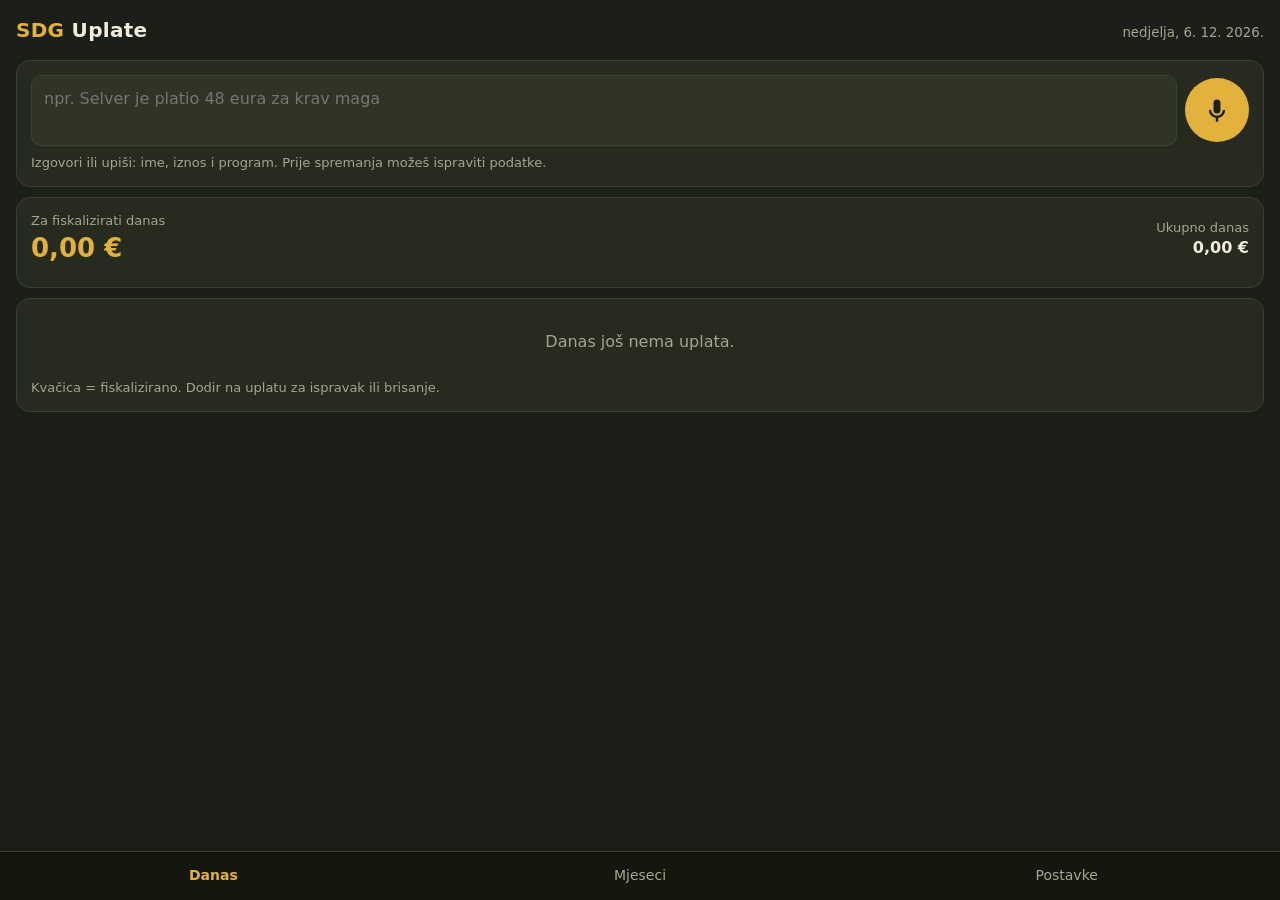
==== index.html @ d85a54fa "SDG Uplate v1" ====
<!doctype html>
<html lang="hr">
<head>
<meta charset="utf-8">
<meta name="viewport" content="width=device-width, initial-scale=1, viewport-fit=cover">
<title>SDG Uplate</title>
<meta name="theme-color" content="#1c1f17">
<link rel="manifest" href="manifest.webmanifest">
<link rel="icon" href="icon-192.png">
<link rel="apple-touch-icon" href="icon-192.png">
<style>
:root{
  --bg:#1c1f17; --card:#262a1f; --card2:#2f3426; --line:#3b4130;
  --text:#f2ecdc; --muted:#a7a58f; --gold:#e3b23c; --gold-d:#b98d22;
  --ok:#7fb069; --bad:#d9634c;
}
*{box-sizing:border-box;-webkit-tap-highlight-color:transparent}
html,body{margin:0;background:var(--bg);color:var(--text);font:16px/1.4 system-ui,-apple-system,"Segoe UI",Roboto,sans-serif}
body{padding:env(safe-area-inset-top) 0 calc(72px + env(safe-area-inset-bottom))}
header{padding:16px 16px 6px;display:flex;align-items:baseline;justify-content:space-between}
header h1{margin:0;font-size:20px;letter-spacing:.3px}
header h1 b{color:var(--gold)}
header small{color:var(--muted)}
main{padding:0 16px}
.card{background:var(--card);border:1px solid var(--line);border-radius:14px;padding:14px;margin:10px 0}
.row{display:flex;gap:8px;align-items:center}
textarea,input,select{width:100%;background:var(--card2);color:var(--text);border:1px solid var(--line);border-radius:10px;padding:12px;font:inherit}
textarea{resize:none;min-height:52px}
textarea:focus,input:focus,select:focus{outline:2px solid var(--gold);outline-offset:-1px}
button{font:inherit;border:0;border-radius:10px;padding:12px 16px;background:var(--card2);color:var(--text);cursor:pointer}
button.primary{background:var(--gold);color:#1c1f17;font-weight:700}
button.danger{background:transparent;color:var(--bad);border:1px solid var(--bad)}
button.ghost{background:transparent;border:1px solid var(--line)}
button:active{transform:scale(.97)}
.mic{width:64px;height:64px;flex:0 0 64px;border-radius:50%;background:var(--gold);color:#1c1f17;display:grid;place-items:center;padding:0}
.mic svg{width:28px;height:28px}
.mic.on{background:var(--bad);color:#fff;animation:pulse 1.2s infinite}
@keyframes pulse{0%{box-shadow:0 0 0 0 #d9634c88}100%{box-shadow:0 0 0 18px #d9634c00}}
.hint{color:var(--muted);font-size:13px;margin-top:8px}
.grid3{display:grid;grid-template-columns:1fr;gap:8px;margin-top:10px}
label{font-size:12px;color:var(--muted);display:block;margin:0 0 3px 2px}
.btns{display:flex;gap:8px;margin-top:12px}
.btns button{flex:1}
.sum{display:flex;justify-content:space-between;align-items:center;gap:8px}
.big{font-size:26px;font-weight:700;color:var(--gold)}
.pill{display:inline-block;font-size:12px;padding:2px 8px;border-radius:99px;background:var(--card2);color:var(--muted);margin:2px 4px 0 0}
ul.list{list-style:none;margin:0;padding:0}
ul.list li{display:flex;gap:10px;align-items:center;padding:11px 2px;border-top:1px solid var(--line)}
ul.list li:first-child{border-top:0}
.who{flex:1;min-width:0}
.who b{display:block;white-space:nowrap;overflow:hidden;text-overflow:ellipsis}
.who span{color:var(--muted);font-size:13px}
.amt{font-weight:700;white-space:nowrap}
.chk{width:30px;height:30px;flex:0 0 30px;border-radius:8px;border:2px solid var(--line);background:transparent;padding:0;display:grid;place-items:center;color:#1c1f17}
.chk.on{background:var(--ok);border-color:var(--ok)}
.chk svg{width:18px;height:18px}
li.done .who b,li.done .amt{color:var(--muted)}
h2{font-size:15px;margin:18px 2px 6px;color:var(--muted);font-weight:600;text-transform:uppercase;letter-spacing:.6px}
details.month{background:var(--card);border:1px solid var(--line);border-radius:14px;margin:10px 0;overflow:hidden}
details.month summary{list-style:none;padding:14px;display:flex;justify-content:space-between;align-items:center;cursor:pointer}
details.month summary::-webkit-details-marker{display:none}
details.month .body{padding:0 14px 14px}
.day{font-size:13px;color:var(--gold);margin:12px 0 2px;display:flex;justify-content:space-between}
.empty{color:var(--muted);text-align:center;padding:18px 0}
nav{position:fixed;left:0;right:0;bottom:0;display:flex;background:#15170f;border-top:1px solid var(--line);padding-bottom:env(safe-area-inset-bottom)}
nav button{flex:1;background:transparent;border-radius:0;padding:14px 0;color:var(--muted);font-size:14px}
nav button.on{color:var(--gold);font-weight:700}
.view{display:none}.view.on{display:block}
dialog{background:var(--card);color:var(--text);border:1px solid var(--line);border-radius:16px;width:min(520px,calc(100% - 24px));padding:16px}
dialog::backdrop{background:#000a}
.toast{position:fixed;left:50%;bottom:90px;transform:translateX(-50%);background:var(--gold);color:#1c1f17;padding:10px 16px;border-radius:10px;font-weight:600;opacity:0;transition:.25s;pointer-events:none;max-width:90%;text-align:center}
.toast.on{opacity:1}
.prog li{justify-content:space-between}
a{color:var(--gold)}
input[type=checkbox]{accent-color:var(--ok)}
</style>
</head>
<body>
<header>
  <h1><b>SDG</b> Uplate</h1>
  <small id="today"></small>
</header>

<main>
  <!-- DANAS -->
  <section class="view on" id="v-danas">
    <div class="card">
      <div class="row">
        <textarea id="txt" rows="2" placeholder="npr. Selver je platio 48 eura za krav maga"></textarea>
        <button class="mic" id="mic" aria-label="Glasovni unos">
          <svg viewBox="0 0 24 24" fill="currentColor"><path d="M12 15a3 3 0 0 0 3-3V6a3 3 0 0 0-6 0v6a3 3 0 0 0 3 3Zm5-3a5 5 0 0 1-10 0H5a7 7 0 0 0 6 6.92V22h2v-3.08A7 7 0 0 0 19 12h-2Z"/></svg>
        </button>
      </div>

      <div id="confirm" hidden>
        <div class="grid3">
          <div><label>Ime i/ili prezime</label><input id="f-name" autocomplete="off"></div>
          <div class="row">
            <div style="flex:1"><label>Iznos (€)</label><input id="f-amt" inputmode="decimal" autocomplete="off"></div>
            <div style="flex:1.4"><label>Program</label><input id="f-prog" list="progs" autocomplete="off"></div>
          </div>
        </div>
        <div class="btns">
          <button class="ghost" id="cancel">Odustani</button>
          <button class="primary" id="save">Spremi</button>
        </div>
      </div>
      <div class="hint" id="hint">Izgovori ili upiši: ime, iznos i program. Prije spremanja možeš ispraviti podatke.</div>
    </div>

    <div class="card">
      <div class="sum">
        <div>
          <div class="hint" style="margin:0">Za fiskalizirati danas</div>
          <div class="big" id="toFisk">0,00 €</div>
        </div>
        <div style="text-align:right">
          <div class="hint" style="margin:0">Ukupno danas</div>
          <div style="font-weight:700" id="dayTotal">0,00 €</div>
        </div>
      </div>
      <div id="dayProgs" style="margin-top:6px"></div>
    </div>

    <div class="card">
      <ul class="list" id="todayList"></ul>
      <div class="hint">Kvačica = fiskalizirano. Dodir na uplatu za ispravak ili brisanje.</div>
    </div>

    <div id="olderOpen"></div>
  </section>

  <!-- MJESECI -->
  <section class="view" id="v-mjeseci">
    <div id="months"></div>
  </section>

  <!-- POSTAVKE -->
  <section class="view" id="v-postavke">
    <h2>Programi</h2>
    <div class="card">
      <ul class="list prog" id="progList"></ul>
      <div class="row" style="margin-top:10px">
        <input id="newProg" placeholder="Novi program">
        <button class="primary" id="addProg" style="flex:0 0 auto">Dodaj</button>
      </div>
      <div class="hint">Prepoznavanje programa se oslanja na ovaj popis (npr. "krav magu" → Krav maga).</div>
    </div>

    <h2>Sigurnosna kopija</h2>
    <div class="card">
      <div class="hint" style="margin-top:0">Podaci su spremljeni samo na ovom mobitelu. Povremeno napravi kopiju — ako obrišeš podatke preglednika ili deinstaliraš app, nestaju.</div>
      <div class="btns">
        <button class="primary" id="backup">Izvezi kopiju</button>
        <button class="ghost" id="restoreBtn">Uvezi kopiju</button>
      </div>
      <input type="file" id="restore" accept="application/json,.json" hidden>
      <div class="hint" id="lastBackup"></div>
    </div>
    <div class="hint" style="text-align:center;margin:18px 0" id="ver"></div>
  </section>
</main>

<datalist id="progs"></datalist>

<nav>
  <button class="on" data-v="danas">Danas</button>
  <button data-v="mjeseci">Mjeseci</button>
  <button data-v="postavke">Postavke</button>
</nav>

<dialog id="edit">
  <h3 style="margin:0 0 10px">Uredi uplatu</h3>
  <div class="grid3">
    <div><label>Ime i/ili prezime</label><input id="e-name"></div>
    <div class="row">
      <div style="flex:1"><label>Iznos (€)</label><input id="e-amt" inputmode="decimal"></div>
      <div style="flex:1.4"><label>Program</label><input id="e-prog" list="progs"></div>
    </div>
    <div><label>Datum i vrijeme</label><input id="e-ts" type="datetime-local"></div>
    <label style="display:flex;gap:8px;align-items:center;font-size:15px;color:var(--text)"><input type="checkbox" id="e-fisk" style="width:22px;height:22px"> Fiskalizirano</label>
  </div>
  <div class="btns">
    <button class="danger" id="e-del">Obriši</button>
    <button class="ghost" id="e-close">Zatvori</button>
    <button class="primary" id="e-save">Spremi</button>
  </div>
</dialog>

<div class="toast" id="toast"></div>

<script src="parser.js"></script>
<script>
const VERSION = '1.0';
const KEY = 'sdg-uplate-v1';
const $ = s => document.querySelector(s);
const eur = n => (n ?? 0).toLocaleString('hr-HR', { minimumFractionDigits: 2, maximumFractionDigits: 2 }) + ' €';
const pad = n => String(n).padStart(2, '0');
const dayKey = d => `${d.getFullYear()}-${pad(d.getMonth() + 1)}-${pad(d.getDate())}`;
const monKey = d => `${d.getFullYear()}-${pad(d.getMonth() + 1)}`;
const MJ = ['siječanj','veljača','ožujak','travanj','svibanj','lipanj','srpanj','kolovoz','rujan','listopad','studeni','prosinac'];
const DANI = ['nedjelja','ponedjeljak','utorak','srijeda','četvrtak','petak','subota'];
const hm = d => `${pad(d.getHours())}:${pad(d.getMinutes())}`;
const fmtDay = d => `${DANI[d.getDay()]}, ${d.getDate()}. ${d.getMonth() + 1}. ${d.getFullYear()}.`;
const esc = s => String(s ?? '').replace(/[&<>"']/g, c => ({ '&': '&amp;', '<': '&lt;', '>': '&gt;', '"': '&quot;', "'": '&#39;' }[c]));
const CHECK = '<svg viewBox="0 0 24 24" fill="none" stroke="currentColor" stroke-width="3.2" stroke-linecap="round" stroke-linejoin="round"><path d="M5 12.5l4.5 4.5L19 7.5"/></svg>';

// ---------- podaci ----------
let db = load();
function load() {
  try {
    const d = JSON.parse(localStorage.getItem(KEY));
    if (d && Array.isArray(d.entries)) return { programs: d.programs || [], entries: d.entries, lastBackup: d.lastBackup || null };
  } catch (e) {}
  return { programs: ['Krav maga', 'Kružni treninzi', 'BJJ'], entries: [], lastBackup: null };
}
function persist() {
  try { localStorage.setItem(KEY, JSON.stringify(db)); }
  catch (e) { toast('Greška pri spremanju!'); }
}
if (navigator.storage && navigator.storage.persist) navigator.storage.persist().catch(() => {});

function addProgram(p) {
  if (p && !db.programs.some(x => x.toLowerCase() === p.toLowerCase())) db.programs.push(p);
}
const parseAmt = v => { const n = parseFloat(String(v).replace(/\s|€/g, '').replace(',', '.')); return isFinite(n) ? Math.round(n * 100) / 100 : null; };

// ---------- unos ----------
const txt = $('#txt');
function showConfirm(text) {
  const r = SDGParse.parse(text, db.programs);
  $('#f-name').value = r.name || '';
  $('#f-amt').value = r.amount != null ? String(r.amount).replace('.', ',') : '';
  $('#f-prog').value = r.program || '';
  $('#confirm').hidden = false;
  $('#hint').hidden = true;
  const miss = [!r.name && 'ime', r.amount == null && 'iznos', !r.program && 'program'].filter(Boolean);
  if (miss.length) { toast('Nedostaje: ' + miss.join(', ')); (!r.name ? $('#f-name') : r.amount == null ? $('#f-amt') : $('#f-prog')).focus(); }
}
function resetInput() {
  txt.value = ''; $('#confirm').hidden = true; $('#hint').hidden = false;
}
txt.addEventListener('keydown', e => {
  if (e.key === 'Enter' && !e.shiftKey) { e.preventDefault(); if (txt.value.trim()) showConfirm(txt.value); }
});
txt.addEventListener('blur', () => { if (txt.value.trim() && $('#confirm').hidden) showConfirm(txt.value); });
txt.addEventListener('input', () => { if (!$('#confirm').hidden && txt.value.trim()) showConfirm(txt.value); });
$('#cancel').onclick = resetInput;
$('#save').onclick = () => {
  const name = $('#f-name').value.trim(), amount = parseAmt($('#f-amt').value), program = $('#f-prog').value.trim();
  if (!name) return toast('Upiši ime ili prezime'), $('#f-name').focus();
  if (amount == null || amount <= 0) return toast('Upiši ispravan iznos'), $('#f-amt').focus();
  if (!program) return toast('Upiši program'), $('#f-prog').focus();
  addProgram(program);
  db.entries.push({ id: Date.now().toString(36) + Math.random().toString(36).slice(2, 6), ts: new Date().toISOString(), name, amount, program, fisk: false, raw: txt.value.trim() });
  persist(); resetInput(); render();
  toast(`Spremljeno: ${name} · ${eur(amount)}`);
};

// ---------- glas ----------
const SR = window.SpeechRecognition || window.webkitSpeechRecognition;
let rec = null, listening = false;
$('#mic').onclick = () => {
  if (!SR) return toast('Glasovni unos nije podržan u ovom pregledniku — koristi Chrome');
  if (listening) { rec.stop(); return; }
  rec = new SR();
  rec.lang = 'hr-HR'; rec.interimResults = true; rec.continuous = false; rec.maxAlternatives = 1;
  let finalText = '';
  rec.onstart = () => { listening = true; $('#mic').classList.add('on'); txt.value = ''; txt.placeholder = 'Slušam…'; };
  rec.onresult = e => {
    let interim = '';
    for (let i = e.resultIndex; i < e.results.length; i++) {
      if (e.results[i].isFinal) finalText += e.results[i][0].transcript; else interim += e.results[i][0].transcript;
    }
    txt.value = (finalText + interim).trim();
  };
  rec.onerror = e => {
    if (e.error === 'not-allowed') toast('Dozvoli pristup mikrofonu');
    else if (e.error === 'no-speech') toast('Nisam ništa čuo');
    else if (e.error === 'network') toast('Glasovni unos treba internet');
    else toast('Greška: ' + e.error);
  };
  rec.onend = () => {
    listening = false; $('#mic').classList.remove('on'); txt.placeholder = 'npr. Selver je platio 48 eura za krav maga';
    if (txt.value.trim()) showConfirm(txt.value);
  };
  rec.start();
};

// ---------- prikaz ----------
function entryLi(e, showTime = true) {
  const d = new Date(e.ts);
  return `<li data-id="${e.id}" class="${e.fisk ? 'done' : ''}">
    <button class="chk ${e.fisk ? 'on' : ''}" data-fisk="${e.id}" aria-label="Fiskalizirano">${e.fisk ? CHECK : ''}</button>
    <div class="who" data-edit="${e.id}"><b>${esc(e.name)}</b><span>${esc(e.program)}${showTime ? ' · ' + hm(d) : ''}</span></div>
    <div class="amt" data-edit="${e.id}">${eur(e.amount)}</div></li>`;
}
function progPills(list) {
  const m = {};
  list.forEach(e => m[e.program] = (m[e.program] || 0) + e.amount);
  return Object.entries(m).sort((a, b) => b[1] - a[1]).map(([p, s]) => `<span class="pill">${esc(p)}: ${eur(s)}</span>`).join('');
}
const sorted = () => [...db.entries].sort((a, b) => a.ts < b.ts ? 1 : -1);

function render() {
  const now = new Date();
  $('#today').textContent = fmtDay(now);
  const tk = dayKey(now);
  const today = sorted().filter(e => dayKey(new Date(e.ts)) === tk);
  $('#todayList').innerHTML = today.length ? today.map(e => entryLi(e)).join('') : '<div class="empty">Danas još nema uplata.</div>';
  $('#dayTotal').textContent = eur(today.reduce((s, e) => s + e.amount, 0));
  $('#toFisk').textContent = eur(today.filter(e => !e.fisk).reduce((s, e) => s + e.amount, 0));
  $('#dayProgs').innerHTML = progPills(today);

  // nefiskalizirano iz prethodnih dana
  const older = sorted().filter(e => !e.fisk && dayKey(new Date(e.ts)) < tk);
  $('#olderOpen').innerHTML = older.length ? `<h2>Nefiskalizirano od prije</h2><div class="card"><ul class="list">${older.map(e => entryLi(e)).join('')}</ul></div>` : '';
  if (older.length) {
    $('#olderOpen').querySelectorAll('li').forEach(li => {
      const e = db.entries.find(x => x.id === li.dataset.id); const d = new Date(e.ts);
      li.querySelector('.who span').textContent = `${e.program} · ${d.getDate()}.${d.getMonth() + 1}. ${hm(d)}`;
    });
  }

  // mjeseci
  const byM = {};
  sorted().forEach(e => (byM[monKey(new Date(e.ts))] ||= []).push(e));
  const keys = Object.keys(byM).sort().reverse();
  $('#months').innerHTML = keys.length ? keys.map((k, i) => {
    const list = byM[k], [y, m] = k.split('-');
    const tot = list.reduce((s, e) => s + e.amount, 0);
    const byD = {};
    list.forEach(e => (byD[dayKey(new Date(e.ts))] ||= []).push(e));
    const days = Object.keys(byD).sort().reverse().map(dk => {
      const dl = byD[dk], d = new Date(dl[0].ts);
      return `<div class="day"><span>${fmtDay(d)}</span><span>${eur(dl.reduce((s, e) => s + e.amount, 0))}</span></div><ul class="list">${dl.map(e => entryLi(e)).join('')}</ul>`;
    }).join('');
    return `<details class="month" ${i === 0 ? 'open' : ''}><summary><div><b style="text-transform:capitalize">${MJ[+m - 1]} ${y}.</b><div class="hint" style="margin:2px 0 0">${list.length} uplata</div></div><div class="big" style="font-size:20px">${eur(tot)}</div></summary>
      <div class="body"><div>${progPills(list)}</div>${days}
      <div class="btns"><button class="ghost" data-csv="${k}">Izvezi ${MJ[+m - 1]} (CSV)</button></div></div></details>`;
  }).join('') : '<div class="card empty">Još nema spremljenih uplata.</div>';

  // postavke
  $('#progs').innerHTML = db.programs.map(p => `<option value="${esc(p)}">`).join('');
  $('#progList').innerHTML = db.programs.map((p, i) => `<li><span>${esc(p)}</span><button class="ghost" data-rmprog="${i}" style="padding:6px 12px">Ukloni</button></li>`).join('') || '<div class="empty">Nema programa.</div>';
  $('#lastBackup').textContent = db.lastBackup ? 'Zadnja kopija: ' + new Date(db.lastBackup).toLocaleString('hr-HR') : 'Kopija još nije napravljena.';
  $('#ver').textContent = `SDG Uplate v${VERSION} · ${db.entries.length} uplata spremljeno`;
}

// ---------- klikovi ----------
document.addEventListener('click', ev => {
  const t = ev.target.closest('[data-fisk],[data-edit],[data-csv],[data-rmprog]');
  if (!t) return;
  if (t.dataset.fisk) {
    const e = db.entries.find(x => x.id === t.dataset.fisk); e.fisk = !e.fisk; persist(); render();
  } else if (t.dataset.edit) openEdit(t.dataset.edit);
  else if (t.dataset.csv) exportCSV(t.dataset.csv);
  else if (t.dataset.rmprog) { db.programs.splice(+t.dataset.rmprog, 1); persist(); render(); }
});

document.querySelectorAll('nav button').forEach(b => b.onclick = () => {
  document.querySelectorAll('nav button').forEach(x => x.classList.toggle('on', x === b));
  document.querySelectorAll('.view').forEach(v => v.classList.toggle('on', v.id === 'v-' + b.dataset.v));
  scrollTo(0, 0);
});

// ---------- uređivanje ----------
let editId = null;
const toLocalInput = iso => { const d = new Date(iso); return `${dayKey(d)}T${hm(d)}`; };
function openEdit(id) {
  const e = db.entries.find(x => x.id === id); if (!e) return;
  editId = id;
  $('#e-name').value = e.name; $('#e-amt').value = String(e.amount).replace('.', ',');
  $('#e-prog').value = e.program; $('#e-ts').value = toLocalInput(e.ts); $('#e-fisk').checked = !!e.fisk;
  $('#edit').showModal();
}
$('#e-close').onclick = () => $('#edit').close();
$('#e-save').onclick = () => {
  const e = db.entries.find(x => x.id === editId);
  const amount = parseAmt($('#e-amt').value);
  if (!$('#e-name').value.trim() || amount == null || !$('#e-prog').value.trim()) return toast('Ispuni sva polja');
  e.name = $('#e-name').value.trim(); e.amount = amount; e.program = $('#e-prog').value.trim(); e.fisk = $('#e-fisk').checked;
  if ($('#e-ts').value) e.ts = new Date($('#e-ts').value).toISOString();
  addProgram(e.program); persist(); render(); $('#edit').close(); toast('Ispravljeno');
};
let delArmed = false;
$('#e-del').onclick = () => {
  if (!delArmed) { delArmed = true; $('#e-del').textContent = 'Sigurno?'; setTimeout(() => { delArmed = false; $('#e-del').textContent = 'Obriši'; }, 3000); return; }
  db.entries = db.entries.filter(x => x.id !== editId); persist(); render(); $('#edit').close(); toast('Obrisano');
  delArmed = false; $('#e-del').textContent = 'Obriši';
};

// ---------- programi ----------
$('#addProg').onclick = () => { const v = $('#newProg').value.trim(); if (v) { addProgram(v); $('#newProg').value = ''; persist(); render(); } };

// ---------- izvoz / uvoz ----------
async function share(filename, content, type) {
  const blob = new Blob([content], { type });
  const file = new File([blob], filename, { type });
  if (navigator.canShare && navigator.canShare({ files: [file] })) {
    try { await navigator.share({ files: [file], title: filename }); return; } catch (e) { if (e.name === 'AbortError') return; }
  }
  const a = document.createElement('a'); a.href = URL.createObjectURL(blob); a.download = filename;
  document.body.appendChild(a); a.click(); a.remove(); setTimeout(() => URL.revokeObjectURL(a.href), 2000);
}
function exportCSV(k) {
  const rows = db.entries.filter(e => monKey(new Date(e.ts)) === k).sort((a, b) => a.ts < b.ts ? -1 : 1);
  const q = s => `"${String(s).replace(/"/g, '""')}"`;
  const lines = ['Datum;Vrijeme;Ime i prezime;Program;Iznos (EUR);Fiskalizirano'];
  rows.forEach(e => { const d = new Date(e.ts); lines.push([`${pad(d.getDate())}.${pad(d.getMonth() + 1)}.${d.getFullYear()}.`, hm(d), q(e.name), q(e.program), e.amount.toFixed(2).replace('.', ','), e.fisk ? 'DA' : 'NE'].join(';')); });
  lines.push(`;;;UKUPNO;${rows.reduce((s, e) => s + e.amount, 0).toFixed(2).replace('.', ',')};`);
  share(`uplate-${k}.csv`, '\uFEFF' + lines.join('\r\n'), 'text/csv');
}
$('#backup').onclick = async () => {
  db.lastBackup = new Date().toISOString(); persist();
  await share(`sdg-uplate-kopija-${dayKey(new Date())}.json`, JSON.stringify(db, null, 1), 'application/json');
  render();
};
$('#restoreBtn').onclick = () => $('#restore').click();
$('#restore').onchange = async ev => {
  const f = ev.target.files[0]; if (!f) return;
  try {
    const d = JSON.parse(await f.text());
    if (!Array.isArray(d.entries)) throw 0;
    const ids = new Set(db.entries.map(e => e.id));
    let n = 0;
    d.entries.forEach(e => { if (e && e.id && !ids.has(e.id)) { db.entries.push(e); n++; } });
    (d.programs || []).forEach(addProgram);
    persist(); render(); toast(`Uvezeno ${n} novih uplata`);
  } catch (e) { toast('Neispravna datoteka'); }
  ev.target.value = '';
};

// ---------- ostalo ----------
let tt;
function toast(m) { const t = $('#toast'); t.textContent = m; t.classList.add('on'); clearTimeout(tt); tt = setTimeout(() => t.classList.remove('on'), 2400); }
document.addEventListener('visibilitychange', () => { if (!document.hidden) render(); });
render();
if ('serviceWorker' in navigator) navigator.serviceWorker.register('sw.js').catch(() => {});
</script>
</body>
</html>
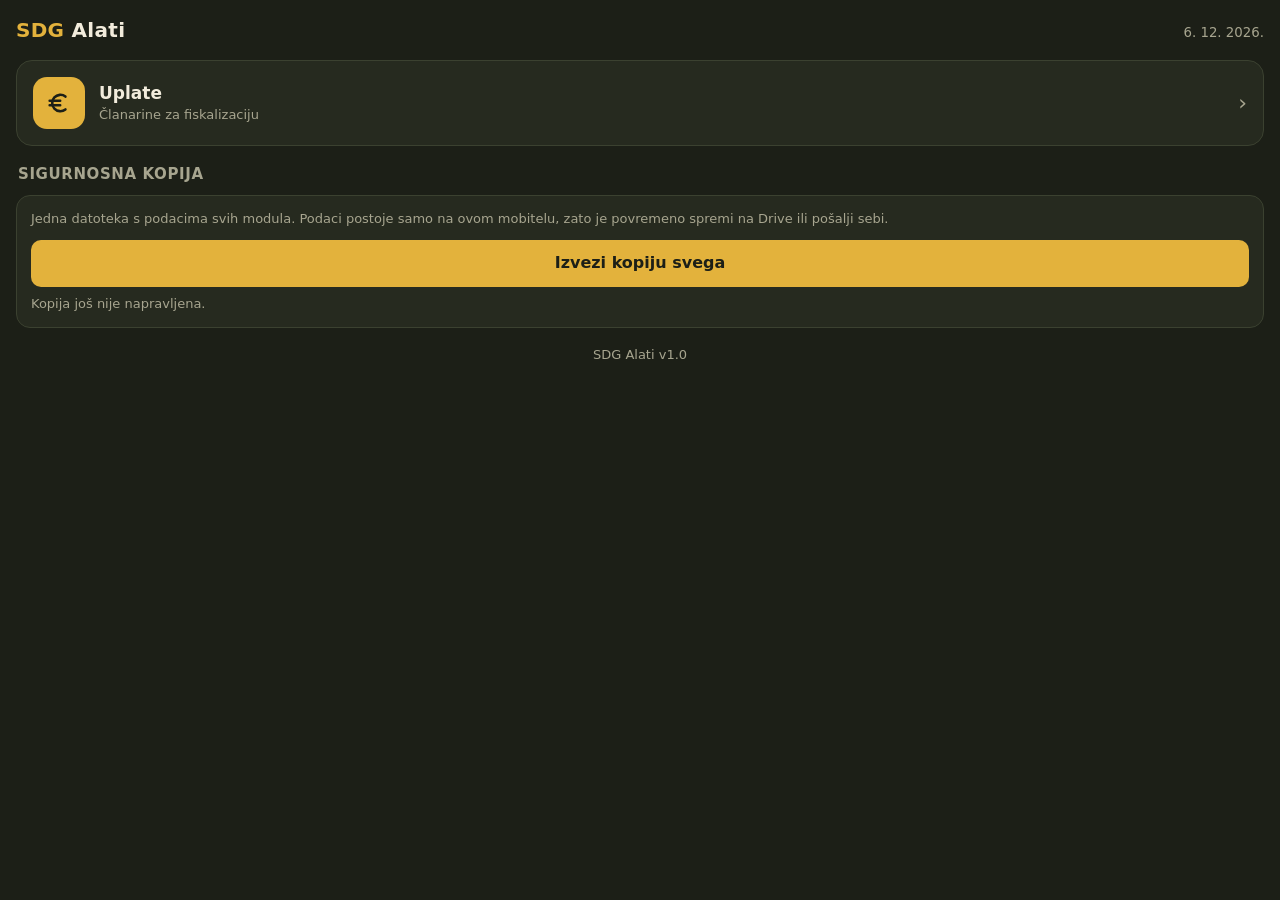
==== commit 73f83196: "SDG Alati: wrapper, Uplate kao modul" ====
--- a/index.html
+++ b/index.html
@@ -3,397 +3,93 @@
 <head>
 <meta charset="utf-8">
 <meta name="viewport" content="width=device-width, initial-scale=1, viewport-fit=cover">
-<title>SDG Uplate</title>
+<title>SDG Alati</title>
 <meta name="theme-color" content="#1c1f17">
 <link rel="manifest" href="manifest.webmanifest">
 <link rel="icon" href="icon-192.png">
 <link rel="apple-touch-icon" href="icon-192.png">
+<link rel="stylesheet" href="common.css">
 <style>
-:root{
-  --bg:#1c1f17; --card:#262a1f; --card2:#2f3426; --line:#3b4130;
-  --text:#f2ecdc; --muted:#a7a58f; --gold:#e3b23c; --gold-d:#b98d22;
-  --ok:#7fb069; --bad:#d9634c;
-}
-*{box-sizing:border-box;-webkit-tap-highlight-color:transparent}
-html,body{margin:0;background:var(--bg);color:var(--text);font:16px/1.4 system-ui,-apple-system,"Segoe UI",Roboto,sans-serif}
-body{padding:env(safe-area-inset-top) 0 calc(72px + env(safe-area-inset-bottom))}
-header{padding:16px 16px 6px;display:flex;align-items:baseline;justify-content:space-between}
-header h1{margin:0;font-size:20px;letter-spacing:.3px}
-header h1 b{color:var(--gold)}
-header small{color:var(--muted)}
-main{padding:0 16px}
-.card{background:var(--card);border:1px solid var(--line);border-radius:14px;padding:14px;margin:10px 0}
-.row{display:flex;gap:8px;align-items:center}
-textarea,input,select{width:100%;background:var(--card2);color:var(--text);border:1px solid var(--line);border-radius:10px;padding:12px;font:inherit}
-textarea{resize:none;min-height:52px}
-textarea:focus,input:focus,select:focus{outline:2px solid var(--gold);outline-offset:-1px}
-button{font:inherit;border:0;border-radius:10px;padding:12px 16px;background:var(--card2);color:var(--text);cursor:pointer}
-button.primary{background:var(--gold);color:#1c1f17;font-weight:700}
-button.danger{background:transparent;color:var(--bad);border:1px solid var(--bad)}
-button.ghost{background:transparent;border:1px solid var(--line)}
-button:active{transform:scale(.97)}
-.mic{width:64px;height:64px;flex:0 0 64px;border-radius:50%;background:var(--gold);color:#1c1f17;display:grid;place-items:center;padding:0}
-.mic svg{width:28px;height:28px}
-.mic.on{background:var(--bad);color:#fff;animation:pulse 1.2s infinite}
-@keyframes pulse{0%{box-shadow:0 0 0 0 #d9634c88}100%{box-shadow:0 0 0 18px #d9634c00}}
-.hint{color:var(--muted);font-size:13px;margin-top:8px}
-.grid3{display:grid;grid-template-columns:1fr;gap:8px;margin-top:10px}
-label{font-size:12px;color:var(--muted);display:block;margin:0 0 3px 2px}
-.btns{display:flex;gap:8px;margin-top:12px}
-.btns button{flex:1}
-.sum{display:flex;justify-content:space-between;align-items:center;gap:8px}
-.big{font-size:26px;font-weight:700;color:var(--gold)}
-.pill{display:inline-block;font-size:12px;padding:2px 8px;border-radius:99px;background:var(--card2);color:var(--muted);margin:2px 4px 0 0}
-ul.list{list-style:none;margin:0;padding:0}
-ul.list li{display:flex;gap:10px;align-items:center;padding:11px 2px;border-top:1px solid var(--line)}
-ul.list li:first-child{border-top:0}
-.who{flex:1;min-width:0}
-.who b{display:block;white-space:nowrap;overflow:hidden;text-overflow:ellipsis}
-.who span{color:var(--muted);font-size:13px}
-.amt{font-weight:700;white-space:nowrap}
-.chk{width:30px;height:30px;flex:0 0 30px;border-radius:8px;border:2px solid var(--line);background:transparent;padding:0;display:grid;place-items:center;color:#1c1f17}
-.chk.on{background:var(--ok);border-color:var(--ok)}
-.chk svg{width:18px;height:18px}
-li.done .who b,li.done .amt{color:var(--muted)}
-h2{font-size:15px;margin:18px 2px 6px;color:var(--muted);font-weight:600;text-transform:uppercase;letter-spacing:.6px}
-details.month{background:var(--card);border:1px solid var(--line);border-radius:14px;margin:10px 0;overflow:hidden}
-details.month summary{list-style:none;padding:14px;display:flex;justify-content:space-between;align-items:center;cursor:pointer}
-details.month summary::-webkit-details-marker{display:none}
-details.month .body{padding:0 14px 14px}
-.day{font-size:13px;color:var(--gold);margin:12px 0 2px;display:flex;justify-content:space-between}
-.empty{color:var(--muted);text-align:center;padding:18px 0}
-nav{position:fixed;left:0;right:0;bottom:0;display:flex;background:#15170f;border-top:1px solid var(--line);padding-bottom:env(safe-area-inset-bottom)}
-nav button{flex:1;background:transparent;border-radius:0;padding:14px 0;color:var(--muted);font-size:14px}
-nav button.on{color:var(--gold);font-weight:700}
-.view{display:none}.view.on{display:block}
-dialog{background:var(--card);color:var(--text);border:1px solid var(--line);border-radius:16px;width:min(520px,calc(100% - 24px));padding:16px}
-dialog::backdrop{background:#000a}
-.toast{position:fixed;left:50%;bottom:90px;transform:translateX(-50%);background:var(--gold);color:#1c1f17;padding:10px 16px;border-radius:10px;font-weight:600;opacity:0;transition:.25s;pointer-events:none;max-width:90%;text-align:center}
-.toast.on{opacity:1}
-.prog li{justify-content:space-between}
-a{color:var(--gold)}
-input[type=checkbox]{accent-color:var(--ok)}
+body{padding-bottom:calc(24px + env(safe-area-inset-bottom))}
+.tiles{display:grid;grid-template-columns:1fr;gap:10px;margin-top:10px}
+a.tile{display:flex;gap:14px;align-items:center;text-decoration:none;color:var(--text);background:var(--card);border:1px solid var(--line);border-radius:16px;padding:16px}
+a.tile:active{transform:scale(.98)}
+.ico{width:52px;height:52px;flex:0 0 52px;border-radius:14px;background:var(--gold);color:#1c1f17;display:grid;place-items:center}
+.ico svg{width:28px;height:28px}
+.tile .t{flex:1;min-width:0}
+.tile .t b{display:block;font-size:17px}
+.tile .t span{color:var(--muted);font-size:13px;display:block;white-space:nowrap;overflow:hidden;text-overflow:ellipsis}
+.tile .badge{font-weight:700;color:var(--gold);white-space:nowrap;text-align:right;font-size:15px}
+.tile .badge small{display:block;color:var(--muted);font-weight:400;font-size:11px}
+.arrow{color:var(--muted);font-size:22px}
 </style>
 </head>
 <body>
 <header>
-  <h1><b>SDG</b> Uplate</h1>
+  <h1><b>SDG</b> Alati</h1>
   <small id="today"></small>
 </header>
 
 <main>
-  <!-- DANAS -->
-  <section class="view on" id="v-danas">
-    <div class="card">
-      <div class="row">
-        <textarea id="txt" rows="2" placeholder="npr. Selver je platio 48 eura za krav maga"></textarea>
-        <button class="mic" id="mic" aria-label="Glasovni unos">
-          <svg viewBox="0 0 24 24" fill="currentColor"><path d="M12 15a3 3 0 0 0 3-3V6a3 3 0 0 0-6 0v6a3 3 0 0 0 3 3Zm5-3a5 5 0 0 1-10 0H5a7 7 0 0 0 6 6.92V22h2v-3.08A7 7 0 0 0 19 12h-2Z"/></svg>
-        </button>
-      </div>
+  <div class="tiles" id="tiles"></div>
 
-      <div id="confirm" hidden>
-        <div class="grid3">
-          <div><label>Ime i/ili prezime</label><input id="f-name" autocomplete="off"></div>
-          <div class="row">
-            <div style="flex:1"><label>Iznos (€)</label><input id="f-amt" inputmode="decimal" autocomplete="off"></div>
-            <div style="flex:1.4"><label>Program</label><input id="f-prog" list="progs" autocomplete="off"></div>
-          </div>
-        </div>
-        <div class="btns">
-          <button class="ghost" id="cancel">Odustani</button>
-          <button class="primary" id="save">Spremi</button>
-        </div>
-      </div>
-      <div class="hint" id="hint">Izgovori ili upiši: ime, iznos i program. Prije spremanja možeš ispraviti podatke.</div>
-    </div>
-
-    <div class="card">
-      <div class="sum">
-        <div>
-          <div class="hint" style="margin:0">Za fiskalizirati danas</div>
-          <div class="big" id="toFisk">0,00 €</div>
-        </div>
-        <div style="text-align:right">
-          <div class="hint" style="margin:0">Ukupno danas</div>
-          <div style="font-weight:700" id="dayTotal">0,00 €</div>
-        </div>
-      </div>
-      <div id="dayProgs" style="margin-top:6px"></div>
-    </div>
-
-    <div class="card">
-      <ul class="list" id="todayList"></ul>
-      <div class="hint">Kvačica = fiskalizirano. Dodir na uplatu za ispravak ili brisanje.</div>
-    </div>
-
-    <div id="olderOpen"></div>
-  </section>
-
-  <!-- MJESECI -->
-  <section class="view" id="v-mjeseci">
-    <div id="months"></div>
-  </section>
-
-  <!-- POSTAVKE -->
-  <section class="view" id="v-postavke">
-    <h2>Programi</h2>
-    <div class="card">
-      <ul class="list prog" id="progList"></ul>
-      <div class="row" style="margin-top:10px">
-        <input id="newProg" placeholder="Novi program">
-        <button class="primary" id="addProg" style="flex:0 0 auto">Dodaj</button>
-      </div>
-      <div class="hint">Prepoznavanje programa se oslanja na ovaj popis (npr. "krav magu" → Krav maga).</div>
-    </div>
-
-    <h2>Sigurnosna kopija</h2>
-    <div class="card">
-      <div class="hint" style="margin-top:0">Podaci su spremljeni samo na ovom mobitelu. Povremeno napravi kopiju — ako obrišeš podatke preglednika ili deinstaliraš app, nestaju.</div>
-      <div class="btns">
-        <button class="primary" id="backup">Izvezi kopiju</button>
-        <button class="ghost" id="restoreBtn">Uvezi kopiju</button>
-      </div>
-      <input type="file" id="restore" accept="application/json,.json" hidden>
-      <div class="hint" id="lastBackup"></div>
-    </div>
-    <div class="hint" style="text-align:center;margin:18px 0" id="ver"></div>
-  </section>
+  <h2>Sigurnosna kopija</h2>
+  <div class="card">
+    <div class="hint" style="margin-top:0">Jedna datoteka s podacima svih modula. Podaci postoje samo na ovom mobitelu, zato je povremeno spremi na Drive ili pošalji sebi.</div>
+    <div class="btns"><button class="primary" id="backupAll">Izvezi kopiju svega</button></div>
+    <div class="hint" id="lastBackup"></div>
+  </div>
+  <div class="hint" style="text-align:center;margin:18px 0" id="ver"></div>
 </main>
-
-<datalist id="progs"></datalist>
-
-<nav>
-  <button class="on" data-v="danas">Danas</button>
-  <button data-v="mjeseci">Mjeseci</button>
-  <button data-v="postavke">Postavke</button>
-</nav>
-
-<dialog id="edit">
-  <h3 style="margin:0 0 10px">Uredi uplatu</h3>
-  <div class="grid3">
-    <div><label>Ime i/ili prezime</label><input id="e-name"></div>
-    <div class="row">
-      <div style="flex:1"><label>Iznos (€)</label><input id="e-amt" inputmode="decimal"></div>
-      <div style="flex:1.4"><label>Program</label><input id="e-prog" list="progs"></div>
-    </div>
-    <div><label>Datum i vrijeme</label><input id="e-ts" type="datetime-local"></div>
-    <label style="display:flex;gap:8px;align-items:center;font-size:15px;color:var(--text)"><input type="checkbox" id="e-fisk" style="width:22px;height:22px"> Fiskalizirano</label>
-  </div>
-  <div class="btns">
-    <button class="danger" id="e-del">Obriši</button>
-    <button class="ghost" id="e-close">Zatvori</button>
-    <button class="primary" id="e-save">Spremi</button>
-  </div>
-</dialog>
 
 <div class="toast" id="toast"></div>
 
-<script src="parser.js"></script>
 <script>
 const VERSION = '1.0';
-const KEY = 'sdg-uplate-v1';
 const $ = s => document.querySelector(s);
-const eur = n => (n ?? 0).toLocaleString('hr-HR', { minimumFractionDigits: 2, maximumFractionDigits: 2 }) + ' €';
 const pad = n => String(n).padStart(2, '0');
 const dayKey = d => `${d.getFullYear()}-${pad(d.getMonth() + 1)}-${pad(d.getDate())}`;
-const monKey = d => `${d.getFullYear()}-${pad(d.getMonth() + 1)}`;
-const MJ = ['siječanj','veljača','ožujak','travanj','svibanj','lipanj','srpanj','kolovoz','rujan','listopad','studeni','prosinac'];
-const DANI = ['nedjelja','ponedjeljak','utorak','srijeda','četvrtak','petak','subota'];
-const hm = d => `${pad(d.getHours())}:${pad(d.getMinutes())}`;
-const fmtDay = d => `${DANI[d.getDay()]}, ${d.getDate()}. ${d.getMonth() + 1}. ${d.getFullYear()}.`;
+const eur = n => (n ?? 0).toLocaleString('hr-HR', { minimumFractionDigits: 2, maximumFractionDigits: 2 }) + ' €';
 const esc = s => String(s ?? '').replace(/[&<>"']/g, c => ({ '&': '&amp;', '<': '&lt;', '>': '&gt;', '"': '&quot;', "'": '&#39;' }[c]));
-const CHECK = '<svg viewBox="0 0 24 24" fill="none" stroke="currentColor" stroke-width="3.2" stroke-linecap="round" stroke-linejoin="round"><path d="M5 12.5l4.5 4.5L19 7.5"/></svg>';
+const read = k => { try { return JSON.parse(localStorage.getItem(k)); } catch (e) { return null; } };
 
-// ---------- podaci ----------
-let db = load();
-function load() {
-  try {
-    const d = JSON.parse(localStorage.getItem(KEY));
-    if (d && Array.isArray(d.entries)) return { programs: d.programs || [], entries: d.entries, lastBackup: d.lastBackup || null };
-  } catch (e) {}
-  return { programs: ['Krav maga', 'Kružni treninzi', 'BJJ'], entries: [], lastBackup: null };
-}
-function persist() {
-  try { localStorage.setItem(KEY, JSON.stringify(db)); }
-  catch (e) { toast('Greška pri spremanju!'); }
-}
-if (navigator.storage && navigator.storage.persist) navigator.storage.persist().catch(() => {});
-
-function addProgram(p) {
-  if (p && !db.programs.some(x => x.toLowerCase() === p.toLowerCase())) db.programs.push(p);
-}
-const parseAmt = v => { const n = parseFloat(String(v).replace(/\s|€/g, '').replace(',', '.')); return isFinite(n) ? Math.round(n * 100) / 100 : null; };
-
-// ---------- unos ----------
-const txt = $('#txt');
-function showConfirm(text) {
-  const r = SDGParse.parse(text, db.programs);
-  $('#f-name').value = r.name || '';
-  $('#f-amt').value = r.amount != null ? String(r.amount).replace('.', ',') : '';
-  $('#f-prog').value = r.program || '';
-  $('#confirm').hidden = false;
-  $('#hint').hidden = true;
-  const miss = [!r.name && 'ime', r.amount == null && 'iznos', !r.program && 'program'].filter(Boolean);
-  if (miss.length) { toast('Nedostaje: ' + miss.join(', ')); (!r.name ? $('#f-name') : r.amount == null ? $('#f-amt') : $('#f-prog')).focus(); }
-}
-function resetInput() {
-  txt.value = ''; $('#confirm').hidden = true; $('#hint').hidden = false;
-}
-txt.addEventListener('keydown', e => {
-  if (e.key === 'Enter' && !e.shiftKey) { e.preventDefault(); if (txt.value.trim()) showConfirm(txt.value); }
-});
-txt.addEventListener('blur', () => { if (txt.value.trim() && $('#confirm').hidden) showConfirm(txt.value); });
-txt.addEventListener('input', () => { if (!$('#confirm').hidden && txt.value.trim()) showConfirm(txt.value); });
-$('#cancel').onclick = resetInput;
-$('#save').onclick = () => {
-  const name = $('#f-name').value.trim(), amount = parseAmt($('#f-amt').value), program = $('#f-prog').value.trim();
-  if (!name) return toast('Upiši ime ili prezime'), $('#f-name').focus();
-  if (amount == null || amount <= 0) return toast('Upiši ispravan iznos'), $('#f-amt').focus();
-  if (!program) return toast('Upiši program'), $('#f-prog').focus();
-  addProgram(program);
-  db.entries.push({ id: Date.now().toString(36) + Math.random().toString(36).slice(2, 6), ts: new Date().toISOString(), name, amount, program, fisk: false, raw: txt.value.trim() });
-  persist(); resetInput(); render();
-  toast(`Spremljeno: ${name} · ${eur(amount)}`);
-};
-
-// ---------- glas ----------
-const SR = window.SpeechRecognition || window.webkitSpeechRecognition;
-let rec = null, listening = false;
-$('#mic').onclick = () => {
-  if (!SR) return toast('Glasovni unos nije podržan u ovom pregledniku — koristi Chrome');
-  if (listening) { rec.stop(); return; }
-  rec = new SR();
-  rec.lang = 'hr-HR'; rec.interimResults = true; rec.continuous = false; rec.maxAlternatives = 1;
-  let finalText = '';
-  rec.onstart = () => { listening = true; $('#mic').classList.add('on'); txt.value = ''; txt.placeholder = 'Slušam…'; };
-  rec.onresult = e => {
-    let interim = '';
-    for (let i = e.resultIndex; i < e.results.length; i++) {
-      if (e.results[i].isFinal) finalText += e.results[i][0].transcript; else interim += e.results[i][0].transcript;
+// ---------- popis modula ----------
+// Novi modul: napravi mapu (npr. "evidencija/") s index.html i dodaj ga ovdje.
+// key = ključ pod kojim modul sprema podatke (ide u zajedničku kopiju)
+// badge = kratki sažetak koji se vidi na pločici (nije obavezan)
+const MODULES = [
+  {
+    id: 'uplate', href: 'uplate/', title: 'Uplate', desc: 'Članarine za fiskalizaciju',
+    key: 'sdg-uplate-v1',
+    icon: '<svg viewBox="0 0 24 24" fill="none" stroke="currentColor" stroke-width="2.2" stroke-linecap="round" stroke-linejoin="round"><path d="M17.5 6.5A7 7 0 1 0 17.5 17.5"/><path d="M4 10h9M4 14h9"/></svg>',
+    badge() {
+      const d = read(this.key); if (!d || !d.entries) return '';
+      const tk = dayKey(new Date());
+      const open = d.entries.filter(e => !e.fisk);
+      const today = open.filter(e => dayKey(new Date(e.ts)) === tk).reduce((s, e) => s + e.amount, 0);
+      const older = open.filter(e => dayKey(new Date(e.ts)) < tk).length;
+      if (!open.length) return '';
+      return `${eur(today)}<small>za fiskalizirati${older ? ` · +${older} od prije` : ''}</small>`;
     }
-    txt.value = (finalText + interim).trim();
-  };
-  rec.onerror = e => {
-    if (e.error === 'not-allowed') toast('Dozvoli pristup mikrofonu');
-    else if (e.error === 'no-speech') toast('Nisam ništa čuo');
-    else if (e.error === 'network') toast('Glasovni unos treba internet');
-    else toast('Greška: ' + e.error);
-  };
-  rec.onend = () => {
-    listening = false; $('#mic').classList.remove('on'); txt.placeholder = 'npr. Selver je platio 48 eura za krav maga';
-    if (txt.value.trim()) showConfirm(txt.value);
-  };
-  rec.start();
-};
-
-// ---------- prikaz ----------
-function entryLi(e, showTime = true) {
-  const d = new Date(e.ts);
-  return `<li data-id="${e.id}" class="${e.fisk ? 'done' : ''}">
-    <button class="chk ${e.fisk ? 'on' : ''}" data-fisk="${e.id}" aria-label="Fiskalizirano">${e.fisk ? CHECK : ''}</button>
-    <div class="who" data-edit="${e.id}"><b>${esc(e.name)}</b><span>${esc(e.program)}${showTime ? ' · ' + hm(d) : ''}</span></div>
-    <div class="amt" data-edit="${e.id}">${eur(e.amount)}</div></li>`;
-}
-function progPills(list) {
-  const m = {};
-  list.forEach(e => m[e.program] = (m[e.program] || 0) + e.amount);
-  return Object.entries(m).sort((a, b) => b[1] - a[1]).map(([p, s]) => `<span class="pill">${esc(p)}: ${eur(s)}</span>`).join('');
-}
-const sorted = () => [...db.entries].sort((a, b) => a.ts < b.ts ? 1 : -1);
+  },
+];
 
 function render() {
   const now = new Date();
-  $('#today').textContent = fmtDay(now);
-  const tk = dayKey(now);
-  const today = sorted().filter(e => dayKey(new Date(e.ts)) === tk);
-  $('#todayList').innerHTML = today.length ? today.map(e => entryLi(e)).join('') : '<div class="empty">Danas još nema uplata.</div>';
-  $('#dayTotal').textContent = eur(today.reduce((s, e) => s + e.amount, 0));
-  $('#toFisk').textContent = eur(today.filter(e => !e.fisk).reduce((s, e) => s + e.amount, 0));
-  $('#dayProgs').innerHTML = progPills(today);
-
-  // nefiskalizirano iz prethodnih dana
-  const older = sorted().filter(e => !e.fisk && dayKey(new Date(e.ts)) < tk);
-  $('#olderOpen').innerHTML = older.length ? `<h2>Nefiskalizirano od prije</h2><div class="card"><ul class="list">${older.map(e => entryLi(e)).join('')}</ul></div>` : '';
-  if (older.length) {
-    $('#olderOpen').querySelectorAll('li').forEach(li => {
-      const e = db.entries.find(x => x.id === li.dataset.id); const d = new Date(e.ts);
-      li.querySelector('.who span').textContent = `${e.program} · ${d.getDate()}.${d.getMonth() + 1}. ${hm(d)}`;
-    });
-  }
-
-  // mjeseci
-  const byM = {};
-  sorted().forEach(e => (byM[monKey(new Date(e.ts))] ||= []).push(e));
-  const keys = Object.keys(byM).sort().reverse();
-  $('#months').innerHTML = keys.length ? keys.map((k, i) => {
-    const list = byM[k], [y, m] = k.split('-');
-    const tot = list.reduce((s, e) => s + e.amount, 0);
-    const byD = {};
-    list.forEach(e => (byD[dayKey(new Date(e.ts))] ||= []).push(e));
-    const days = Object.keys(byD).sort().reverse().map(dk => {
-      const dl = byD[dk], d = new Date(dl[0].ts);
-      return `<div class="day"><span>${fmtDay(d)}</span><span>${eur(dl.reduce((s, e) => s + e.amount, 0))}</span></div><ul class="list">${dl.map(e => entryLi(e)).join('')}</ul>`;
-    }).join('');
-    return `<details class="month" ${i === 0 ? 'open' : ''}><summary><div><b style="text-transform:capitalize">${MJ[+m - 1]} ${y}.</b><div class="hint" style="margin:2px 0 0">${list.length} uplata</div></div><div class="big" style="font-size:20px">${eur(tot)}</div></summary>
-      <div class="body"><div>${progPills(list)}</div>${days}
-      <div class="btns"><button class="ghost" data-csv="${k}">Izvezi ${MJ[+m - 1]} (CSV)</button></div></div></details>`;
-  }).join('') : '<div class="card empty">Još nema spremljenih uplata.</div>';
-
-  // postavke
-  $('#progs').innerHTML = db.programs.map(p => `<option value="${esc(p)}">`).join('');
-  $('#progList').innerHTML = db.programs.map((p, i) => `<li><span>${esc(p)}</span><button class="ghost" data-rmprog="${i}" style="padding:6px 12px">Ukloni</button></li>`).join('') || '<div class="empty">Nema programa.</div>';
-  $('#lastBackup').textContent = db.lastBackup ? 'Zadnja kopija: ' + new Date(db.lastBackup).toLocaleString('hr-HR') : 'Kopija još nije napravljena.';
-  $('#ver').textContent = `SDG Uplate v${VERSION} · ${db.entries.length} uplata spremljeno`;
+  $('#today').textContent = `${now.getDate()}. ${now.getMonth() + 1}. ${now.getFullYear()}.`;
+  $('#tiles').innerHTML = MODULES.map(m => `
+    <a class="tile" href="${m.href}">
+      <div class="ico">${m.icon}</div>
+      <div class="t"><b>${esc(m.title)}</b><span>${esc(m.desc)}</span></div>
+      ${m.badge ? `<div class="badge">${m.badge() || ''}</div>` : ''}
+      <div class="arrow">›</div>
+    </a>`).join('');
+  const meta = read('sdg-alati-meta') || {};
+  $('#lastBackup').textContent = meta.lastBackup ? 'Zadnja kopija: ' + new Date(meta.lastBackup).toLocaleString('hr-HR') : 'Kopija još nije napravljena.';
+  $('#ver').textContent = `SDG Alati v${VERSION}`;
 }
 
-// ---------- klikovi ----------
-document.addEventListener('click', ev => {
-  const t = ev.target.closest('[data-fisk],[data-edit],[data-csv],[data-rmprog]');
-  if (!t) return;
-  if (t.dataset.fisk) {
-    const e = db.entries.find(x => x.id === t.dataset.fisk); e.fisk = !e.fisk; persist(); render();
-  } else if (t.dataset.edit) openEdit(t.dataset.edit);
-  else if (t.dataset.csv) exportCSV(t.dataset.csv);
-  else if (t.dataset.rmprog) { db.programs.splice(+t.dataset.rmprog, 1); persist(); render(); }
-});
-
-document.querySelectorAll('nav button').forEach(b => b.onclick = () => {
-  document.querySelectorAll('nav button').forEach(x => x.classList.toggle('on', x === b));
-  document.querySelectorAll('.view').forEach(v => v.classList.toggle('on', v.id === 'v-' + b.dataset.v));
-  scrollTo(0, 0);
-});
-
-// ---------- uređivanje ----------
-let editId = null;
-const toLocalInput = iso => { const d = new Date(iso); return `${dayKey(d)}T${hm(d)}`; };
-function openEdit(id) {
-  const e = db.entries.find(x => x.id === id); if (!e) return;
-  editId = id;
-  $('#e-name').value = e.name; $('#e-amt').value = String(e.amount).replace('.', ',');
-  $('#e-prog').value = e.program; $('#e-ts').value = toLocalInput(e.ts); $('#e-fisk').checked = !!e.fisk;
-  $('#edit').showModal();
-}
-$('#e-close').onclick = () => $('#edit').close();
-$('#e-save').onclick = () => {
-  const e = db.entries.find(x => x.id === editId);
-  const amount = parseAmt($('#e-amt').value);
-  if (!$('#e-name').value.trim() || amount == null || !$('#e-prog').value.trim()) return toast('Ispuni sva polja');
-  e.name = $('#e-name').value.trim(); e.amount = amount; e.program = $('#e-prog').value.trim(); e.fisk = $('#e-fisk').checked;
-  if ($('#e-ts').value) e.ts = new Date($('#e-ts').value).toISOString();
-  addProgram(e.program); persist(); render(); $('#edit').close(); toast('Ispravljeno');
-};
-let delArmed = false;
-$('#e-del').onclick = () => {
-  if (!delArmed) { delArmed = true; $('#e-del').textContent = 'Sigurno?'; setTimeout(() => { delArmed = false; $('#e-del').textContent = 'Obriši'; }, 3000); return; }
-  db.entries = db.entries.filter(x => x.id !== editId); persist(); render(); $('#edit').close(); toast('Obrisano');
-  delArmed = false; $('#e-del').textContent = 'Obriši';
-};
-
-// ---------- programi ----------
-$('#addProg').onclick = () => { const v = $('#newProg').value.trim(); if (v) { addProgram(v); $('#newProg').value = ''; persist(); render(); } };
-
-// ---------- izvoz / uvoz ----------
+// ---------- zajednička kopija ----------
 async function share(filename, content, type) {
   const blob = new Blob([content], { type });
   const file = new File([blob], filename, { type });
@@ -403,39 +99,21 @@
   const a = document.createElement('a'); a.href = URL.createObjectURL(blob); a.download = filename;
   document.body.appendChild(a); a.click(); a.remove(); setTimeout(() => URL.revokeObjectURL(a.href), 2000);
 }
-function exportCSV(k) {
-  const rows = db.entries.filter(e => monKey(new Date(e.ts)) === k).sort((a, b) => a.ts < b.ts ? -1 : 1);
-  const q = s => `"${String(s).replace(/"/g, '""')}"`;
-  const lines = ['Datum;Vrijeme;Ime i prezime;Program;Iznos (EUR);Fiskalizirano'];
-  rows.forEach(e => { const d = new Date(e.ts); lines.push([`${pad(d.getDate())}.${pad(d.getMonth() + 1)}.${d.getFullYear()}.`, hm(d), q(e.name), q(e.program), e.amount.toFixed(2).replace('.', ','), e.fisk ? 'DA' : 'NE'].join(';')); });
-  lines.push(`;;;UKUPNO;${rows.reduce((s, e) => s + e.amount, 0).toFixed(2).replace('.', ',')};`);
-  share(`uplate-${k}.csv`, '\uFEFF' + lines.join('\r\n'), 'text/csv');
-}
-$('#backup').onclick = async () => {
-  db.lastBackup = new Date().toISOString(); persist();
-  await share(`sdg-uplate-kopija-${dayKey(new Date())}.json`, JSON.stringify(db, null, 1), 'application/json');
+$('#backupAll').onclick = async () => {
+  const modules = {};
+  MODULES.forEach(m => { const d = read(m.key); if (d) modules[m.key] = d; });
+  const meta = read('sdg-alati-meta') || {}; meta.lastBackup = new Date().toISOString();
+  try { localStorage.setItem('sdg-alati-meta', JSON.stringify(meta)); } catch (e) {}
+  await share(`sdg-alati-kopija-${dayKey(new Date())}.json`, JSON.stringify({ app: 'SDG Alati', created: meta.lastBackup, modules }, null, 1), 'application/json');
   render();
 };
-$('#restoreBtn').onclick = () => $('#restore').click();
-$('#restore').onchange = async ev => {
-  const f = ev.target.files[0]; if (!f) return;
-  try {
-    const d = JSON.parse(await f.text());
-    if (!Array.isArray(d.entries)) throw 0;
-    const ids = new Set(db.entries.map(e => e.id));
-    let n = 0;
-    d.entries.forEach(e => { if (e && e.id && !ids.has(e.id)) { db.entries.push(e); n++; } });
-    (d.programs || []).forEach(addProgram);
-    persist(); render(); toast(`Uvezeno ${n} novih uplata`);
-  } catch (e) { toast('Neispravna datoteka'); }
-  ev.target.value = '';
-};
 
-// ---------- ostalo ----------
 let tt;
 function toast(m) { const t = $('#toast'); t.textContent = m; t.classList.add('on'); clearTimeout(tt); tt = setTimeout(() => t.classList.remove('on'), 2400); }
+addEventListener('pageshow', render);
 document.addEventListener('visibilitychange', () => { if (!document.hidden) render(); });
 render();
+if (navigator.storage && navigator.storage.persist) navigator.storage.persist().catch(() => {});
 if ('serviceWorker' in navigator) navigator.serviceWorker.register('sw.js').catch(() => {});
 </script>
 </body>
--- a/common.css
+++ b/common.css
@@ -0,0 +1,49 @@
+/* SDG Alati - zajednički izgled svih modula */
+:root{
+  --bg:#1c1f17; --card:#262a1f; --card2:#2f3426; --line:#3b4130;
+  --text:#f2ecdc; --muted:#a7a58f; --gold:#e3b23c; --gold-d:#b98d22;
+  --ok:#7fb069; --bad:#d9634c;
+}
+*{box-sizing:border-box;-webkit-tap-highlight-color:transparent}
+html,body{margin:0;background:var(--bg);color:var(--text);font:16px/1.4 system-ui,-apple-system,"Segoe UI",Roboto,sans-serif}
+body{padding:env(safe-area-inset-top) 0 calc(72px + env(safe-area-inset-bottom))}
+header{padding:16px 16px 6px;display:flex;align-items:baseline;justify-content:space-between}
+header h1{margin:0;font-size:20px;letter-spacing:.3px}
+header h1 b{color:var(--gold)}
+header small{color:var(--muted)}
+main{padding:0 16px}
+.card{background:var(--card);border:1px solid var(--line);border-radius:14px;padding:14px;margin:10px 0}
+.row{display:flex;gap:8px;align-items:center}
+textarea,input,select{width:100%;background:var(--card2);color:var(--text);border:1px solid var(--line);border-radius:10px;padding:12px;font:inherit}
+textarea{resize:none;min-height:52px}
+textarea:focus,input:focus,select:focus{outline:2px solid var(--gold);outline-offset:-1px}
+button{font:inherit;border:0;border-radius:10px;padding:12px 16px;background:var(--card2);color:var(--text);cursor:pointer}
+button.primary{background:var(--gold);color:#1c1f17;font-weight:700}
+button.danger{background:transparent;color:var(--bad);border:1px solid var(--bad)}
+button.ghost{background:transparent;border:1px solid var(--line)}
+button:active{transform:scale(.97)}
+.hint{color:var(--muted);font-size:13px;margin-top:8px}
+.grid3{display:grid;grid-template-columns:1fr;gap:8px;margin-top:10px}
+label{font-size:12px;color:var(--muted);display:block;margin:0 0 3px 2px}
+.btns{display:flex;gap:8px;margin-top:12px}
+.btns button{flex:1}
+.sum{display:flex;justify-content:space-between;align-items:center;gap:8px}
+.big{font-size:26px;font-weight:700;color:var(--gold)}
+.pill{display:inline-block;font-size:12px;padding:2px 8px;border-radius:99px;background:var(--card2);color:var(--muted);margin:2px 4px 0 0}
+ul.list{list-style:none;margin:0;padding:0}
+ul.list li{display:flex;gap:10px;align-items:center;padding:11px 2px;border-top:1px solid var(--line)}
+ul.list li:first-child{border-top:0}
+h2{font-size:15px;margin:18px 2px 6px;color:var(--muted);font-weight:600;text-transform:uppercase;letter-spacing:.6px}
+.empty{color:var(--muted);text-align:center;padding:18px 0}
+nav{position:fixed;left:0;right:0;bottom:0;display:flex;background:#15170f;border-top:1px solid var(--line);padding-bottom:env(safe-area-inset-bottom)}
+nav button{flex:1;background:transparent;border-radius:0;padding:14px 0;color:var(--muted);font-size:14px}
+nav button.on{color:var(--gold);font-weight:700}
+.view{display:none}.view.on{display:block}
+dialog{background:var(--card);color:var(--text);border:1px solid var(--line);border-radius:16px;width:min(520px,calc(100% - 24px));padding:16px}
+dialog::backdrop{background:#000a}
+.toast{position:fixed;left:50%;bottom:90px;transform:translateX(-50%);background:var(--gold);color:#1c1f17;padding:10px 16px;border-radius:10px;font-weight:600;opacity:0;transition:.25s;pointer-events:none;max-width:90%;text-align:center}
+.toast.on{opacity:1}
+a{color:var(--gold)}
+input[type=checkbox]{accent-color:var(--ok)}
+header .back{color:var(--gold);text-decoration:none;font-size:26px;line-height:1;margin-right:10px;padding:0 4px}
+header .ttl{display:flex;align-items:center}
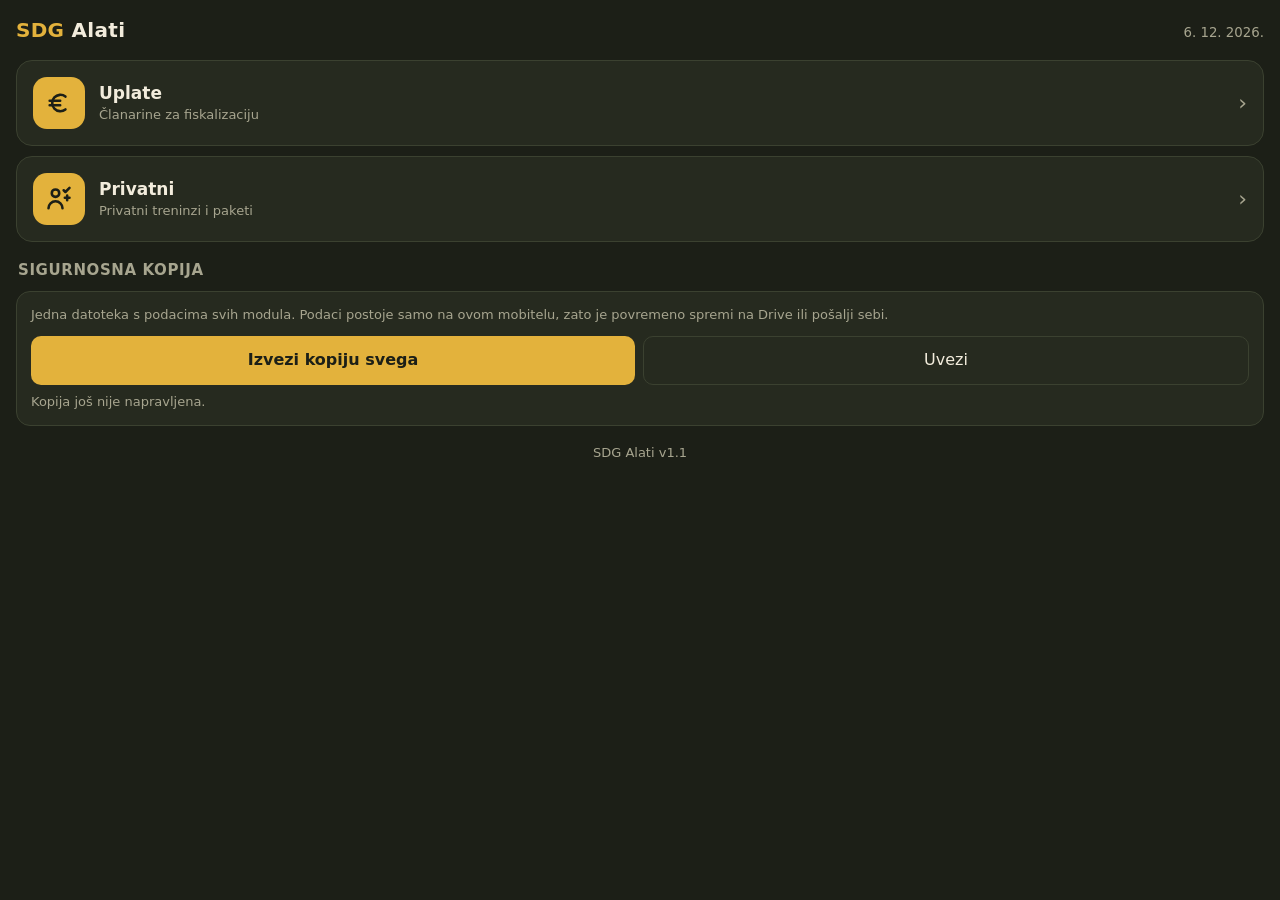
==== commit b6d95307: "modul privatni treninzi" ====
--- a/index.html
+++ b/index.html
@@ -36,7 +36,8 @@
   <h2>Sigurnosna kopija</h2>
   <div class="card">
     <div class="hint" style="margin-top:0">Jedna datoteka s podacima svih modula. Podaci postoje samo na ovom mobitelu, zato je povremeno spremi na Drive ili pošalji sebi.</div>
-    <div class="btns"><button class="primary" id="backupAll">Izvezi kopiju svega</button></div>
+    <div class="btns"><button class="primary" id="backupAll">Izvezi kopiju svega</button><button class="ghost" id="restoreAllBtn">Uvezi</button></div>
+    <input type="file" id="restoreAll" accept="application/json,.json" hidden>
     <div class="hint" id="lastBackup"></div>
   </div>
   <div class="hint" style="text-align:center;margin:18px 0" id="ver"></div>
@@ -45,7 +46,7 @@
 <div class="toast" id="toast"></div>
 
 <script>
-const VERSION = '1.0';
+const VERSION = '1.1';
 const $ = s => document.querySelector(s);
 const pad = n => String(n).padStart(2, '0');
 const dayKey = d => `${d.getFullYear()}-${pad(d.getMonth() + 1)}-${pad(d.getDate())}`;
@@ -70,6 +71,17 @@
       const older = open.filter(e => dayKey(new Date(e.ts)) < tk).length;
       if (!open.length) return '';
       return `${eur(today)}<small>za fiskalizirati${older ? ` · +${older} od prije` : ''}</small>`;
+    }
+  },
+  {
+    id: 'privatni', href: 'privatni/', title: 'Privatni', desc: 'Privatni treninzi i paketi',
+    key: 'sdg-privatni-v1',
+    icon: '<svg viewBox="0 0 24 24" fill="none" stroke="currentColor" stroke-width="2.2" stroke-linecap="round" stroke-linejoin="round"><circle cx="9" cy="7" r="3.2"/><path d="M3 20c0-3.3 2.7-6 6-6s6 2.7 6 6"/><path d="M16 4.5l1.5 1.5L21 2.5" /><path d="M17 11h4M19 9v4"/></svg>',
+    badge() {
+      const d = read(this.key); if (!d || !d.sessions) return '';
+      const tk = dayKey(new Date());
+      const today = d.sessions.filter(s => !s.cancelled && dayKey(new Date(s.ts)) === tk).length;
+      return today ? `${today}<small>${today === 1 ? 'trening danas' : 'treninga danas'}</small>` : '';
     }
   },
 ];
@@ -108,6 +120,32 @@
   render();
 };
 
+// uvoz: dodaje ono što nedostaje (spaja po id-u), postojeće ne dira i ništa ne briše
+$('#restoreAllBtn').onclick = () => $('#restoreAll').click();
+$('#restoreAll').onchange = async ev => {
+  const f = ev.target.files[0]; if (!f) return;
+  try {
+    const b = JSON.parse(await f.text());
+    if (!b || !b.modules) throw 0;
+    let added = 0;
+    for (const [key, incoming] of Object.entries(b.modules)) {
+      if (!key.startsWith('sdg-')) continue;
+      const local = read(key);
+      if (!local) { localStorage.setItem(key, JSON.stringify(incoming)); added += Object.values(incoming).filter(Array.isArray).reduce((a, x) => a + x.length, 0); continue; }
+      for (const [field, val] of Object.entries(incoming)) {
+        if (!Array.isArray(val)) continue;
+        if (!Array.isArray(local[field])) { local[field] = val; added += val.length; continue; }
+        if (val.every(x => typeof x !== 'object')) { val.forEach(x => { if (!local[field].includes(x)) local[field].push(x); }); continue; }
+        const ids = new Set(local[field].map(x => x && x.id));
+        val.forEach(x => { if (x && x.id && !ids.has(x.id)) { local[field].push(x); added++; } });
+      }
+      localStorage.setItem(key, JSON.stringify(local));
+    }
+    toast(`Uvezeno ${added} novih zapisa`); render();
+  } catch (e) { toast('Neispravna datoteka'); }
+  ev.target.value = '';
+};
+
 let tt;
 function toast(m) { const t = $('#toast'); t.textContent = m; t.classList.add('on'); clearTimeout(tt); tt = setTimeout(() => t.classList.remove('on'), 2400); }
 addEventListener('pageshow', render);
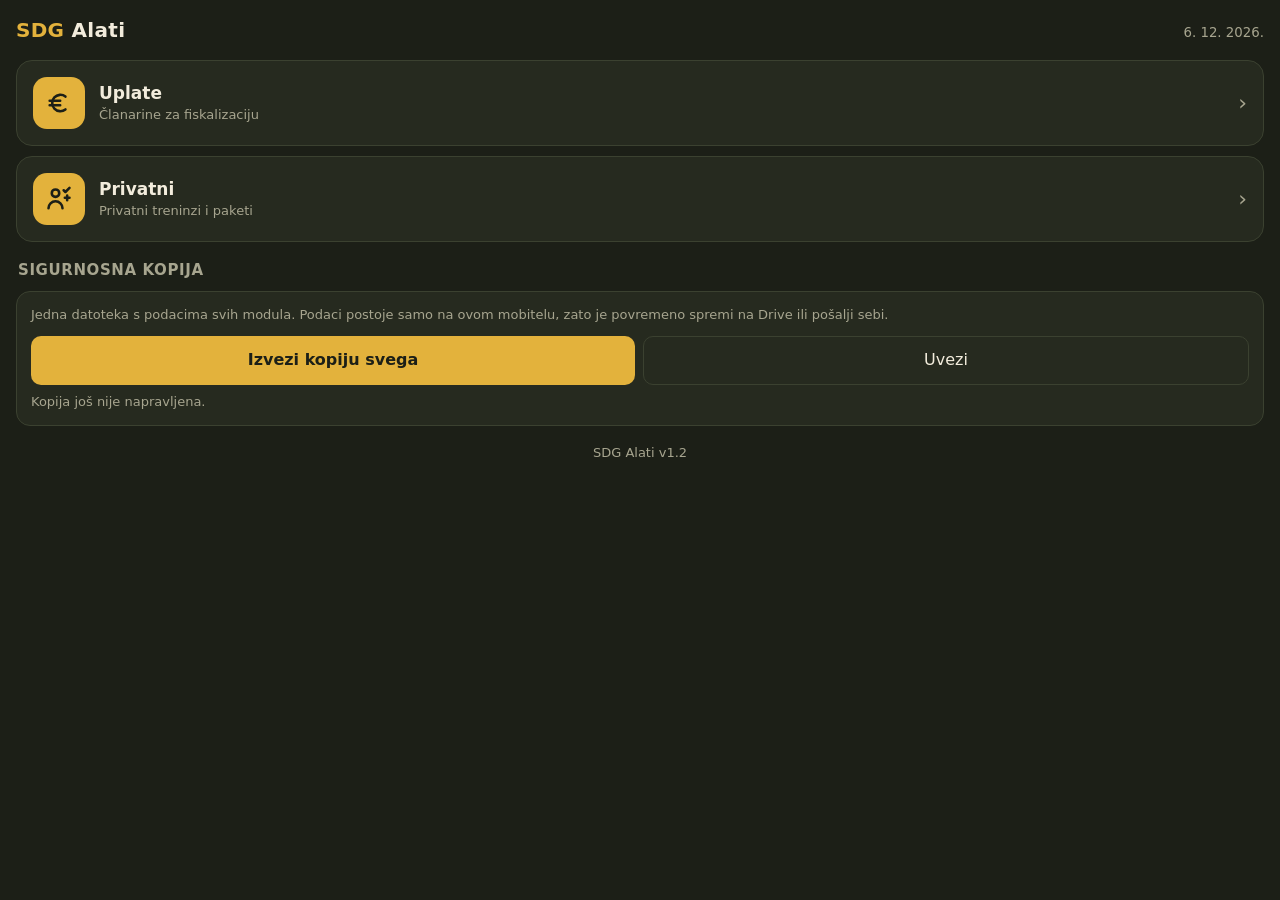
==== commit 11924727: "fix za viewer" ====
--- a/index.html
+++ b/index.html
@@ -11,7 +11,7 @@
 <link rel="stylesheet" href="common.css">
 <style>
 body{padding-bottom:calc(24px + env(safe-area-inset-bottom))}
-.tiles{display:grid;grid-template-columns:1fr;gap:10px;margin-top:10px}
+.tiles{display:grid;grid-template-columns:minmax(0,1fr);gap:10px;margin-top:10px}
 a.tile{display:flex;gap:14px;align-items:center;text-decoration:none;color:var(--text);background:var(--card);border:1px solid var(--line);border-radius:16px;padding:16px}
 a.tile:active{transform:scale(.98)}
 .ico{width:52px;height:52px;flex:0 0 52px;border-radius:14px;background:var(--gold);color:#1c1f17;display:grid;place-items:center}
@@ -19,8 +19,9 @@
 .tile .t{flex:1;min-width:0}
 .tile .t b{display:block;font-size:17px}
 .tile .t span{color:var(--muted);font-size:13px;display:block;white-space:nowrap;overflow:hidden;text-overflow:ellipsis}
-.tile .badge{font-weight:700;color:var(--gold);white-space:nowrap;text-align:right;font-size:15px}
-.tile .badge small{display:block;color:var(--muted);font-weight:400;font-size:11px}
+.tile .badge{display:block;margin-top:4px;font-weight:700;color:var(--gold);font-size:14px}
+.tile .badge:empty{display:none}
+.tile .badge small{color:var(--muted);font-weight:400;font-size:13px;margin-left:4px}
 .arrow{color:var(--muted);font-size:22px}
 </style>
 </head>
@@ -46,7 +47,7 @@
 <div class="toast" id="toast"></div>
 
 <script>
-const VERSION = '1.1';
+const VERSION = '1.2';
 const $ = s => document.querySelector(s);
 const pad = n => String(n).padStart(2, '0');
 const dayKey = d => `${d.getFullYear()}-${pad(d.getMonth() + 1)}-${pad(d.getDate())}`;
@@ -92,8 +93,7 @@
   $('#tiles').innerHTML = MODULES.map(m => `
     <a class="tile" href="${m.href}">
       <div class="ico">${m.icon}</div>
-      <div class="t"><b>${esc(m.title)}</b><span>${esc(m.desc)}</span></div>
-      ${m.badge ? `<div class="badge">${m.badge() || ''}</div>` : ''}
+      <div class="t"><b>${esc(m.title)}</b><span>${esc(m.desc)}</span>${m.badge ? `<div class="badge">${m.badge() || ''}</div>` : ''}</div>
       <div class="arrow">›</div>
     </a>`).join('');
   const meta = read('sdg-alati-meta') || {};
--- a/common.css
+++ b/common.css
@@ -5,7 +5,7 @@
   --ok:#7fb069; --bad:#d9634c;
 }
 *{box-sizing:border-box;-webkit-tap-highlight-color:transparent}
-html,body{margin:0;background:var(--bg);color:var(--text);font:16px/1.4 system-ui,-apple-system,"Segoe UI",Roboto,sans-serif}
+html,body{margin:0;overflow-x:hidden;background:var(--bg);color:var(--text);font:16px/1.4 system-ui,-apple-system,"Segoe UI",Roboto,sans-serif}
 body{padding:env(safe-area-inset-top) 0 calc(72px + env(safe-area-inset-bottom))}
 header{padding:16px 16px 6px;display:flex;align-items:baseline;justify-content:space-between}
 header h1{margin:0;font-size:20px;letter-spacing:.3px}
